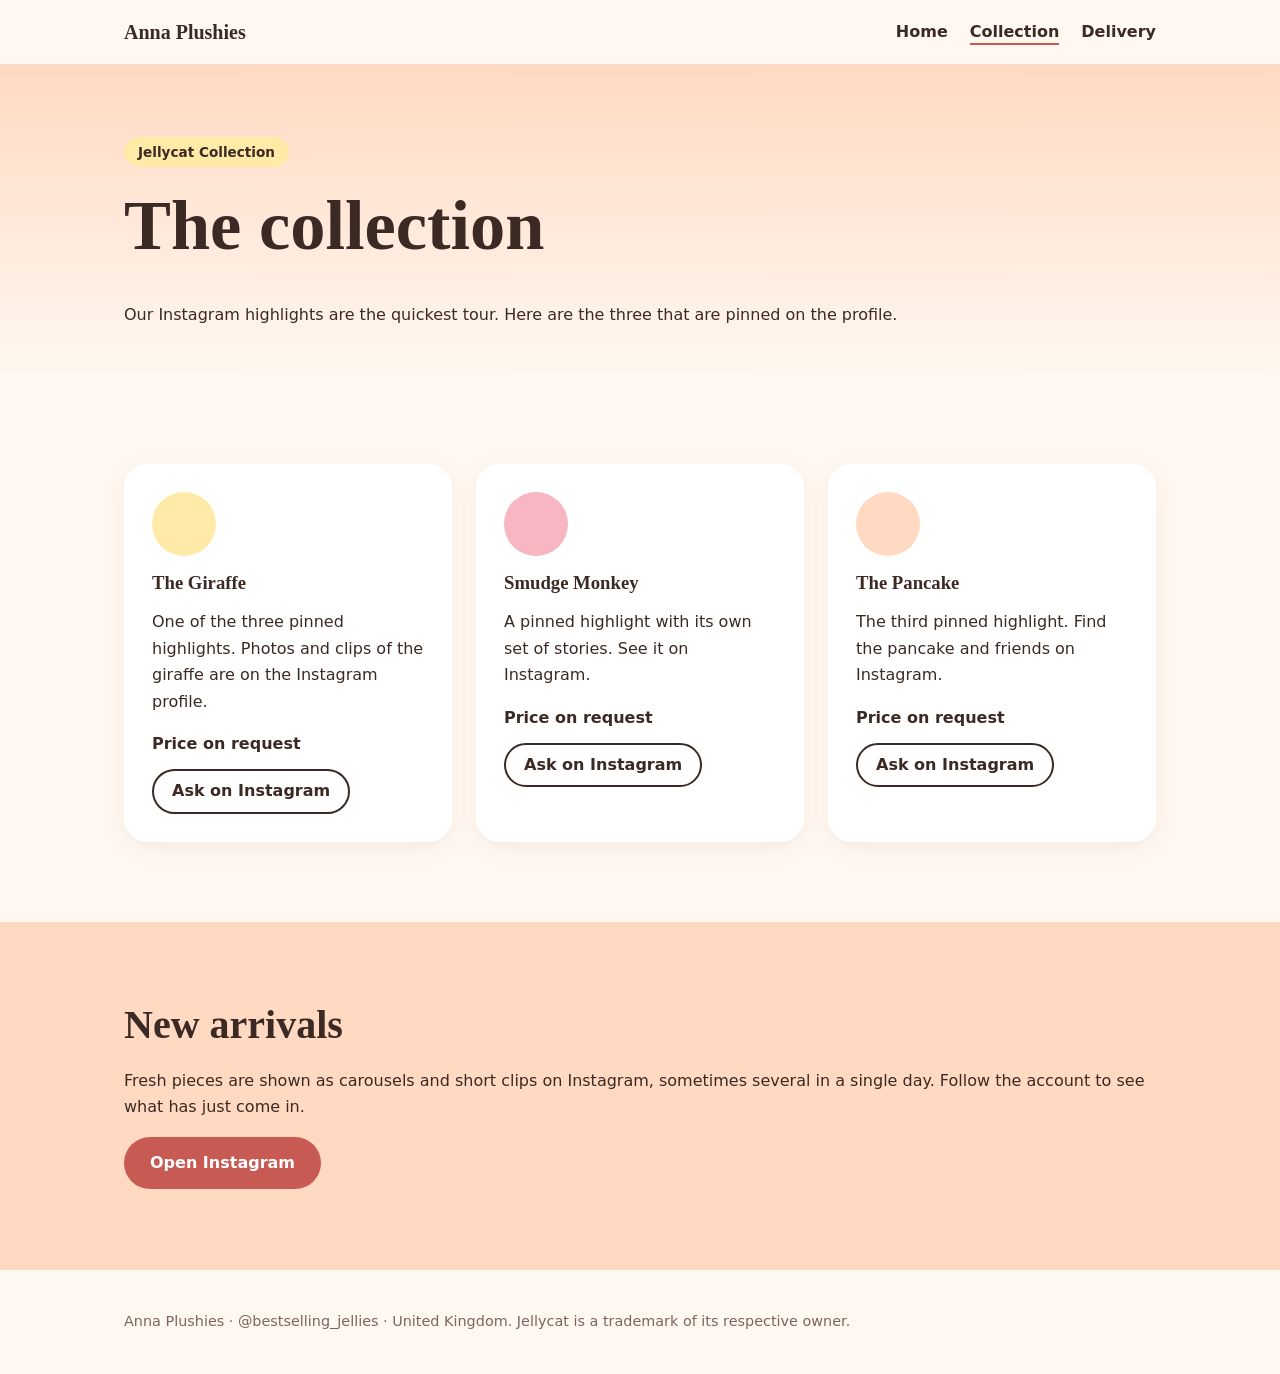
==== collection.html @ c9fe9fb4 "Preview bestselling-jellies" ====
<!doctype html>
<html lang="en">
<head>
<meta charset="utf-8">
<meta name="viewport" content="width=device-width,initial-scale=1">
<title>Collection | Anna Plushies</title>
<meta name="description" content="The Jellycat collection of Anna Plushies: The Giraffe, Smudge Monkey, The Pancake and new arrivals.">
<link rel="stylesheet" href="style.css">
</head>
<body>
<header class="nav"><div class="wrap">
  <a class="logo" href="index.html">Anna Plushies</a>
  <nav><a href="index.html">Home</a><a class="on" href="collection.html">Collection</a><a href="delivery.html">Delivery</a></nav>
</div></header>

<div class="pagehead"><div class="wrap">
  <span class="eyebrow">Jellycat Collection</span>
  <h1>The collection</h1>
  <p>Our Instagram highlights are the quickest tour. Here are the three that are pinned on the profile.</p>
</div></div>

<section><div class="wrap">
  <div class="grid">
    <div class="card reveal" id="giraffe" data-product="giraffe"><div class="dot tint-d"></div><h3>The Giraffe</h3><p>One of the three pinned highlights. Photos and clips of the giraffe are on the Instagram profile.</p><p class="price" data-price></p><div class="actions" data-action></div></div>
    <div class="card reveal" id="monkey" data-product="smudge-monkey"><div class="dot tint-b"></div><h3>Smudge Monkey</h3><p>A pinned highlight with its own set of stories. See it on Instagram.</p><p class="price" data-price></p><div class="actions" data-action></div></div>
    <div class="card reveal" id="pancake" data-product="pancake"><div class="dot tint-a"></div><h3>The Pancake</h3><p>The third pinned highlight. Find the pancake and friends on Instagram.</p><p class="price" data-price></p><div class="actions" data-action></div></div>
  </div>
</div></section>

<section class="band"><div class="wrap reveal">
  <h2>New arrivals</h2>
  <p>Fresh pieces are shown as carousels and short clips on Instagram, sometimes several in a single day. Follow the account to see what has just come in.</p>
  <a class="btn" href="https://www.instagram.com/bestselling_jellies/">Open Instagram</a>
</div></section>

<footer><div class="wrap">Anna Plushies &middot; @bestselling_jellies &middot; United Kingdom. Jellycat is a trademark of its respective owner.</div></footer>
<div id="basket-bar" class="basket" hidden>
  <span data-count></span><strong data-sum></strong>
  <button type="button" class="btn small" data-checkout>Checkout</button>
  <button type="button" class="link" data-clear>Clear</button>
</div>
<script src="config.js"></script>
<script src="shop.js"></script>
<script src="script.js"></script>
</body>
</html>
---- style.css ----
:root{--bg:#fff8f1;--ink:#3b2a24;--muted:#7d655b;--peach:#ffd9c2;--rose:#f7b6c2;--sage:#cfe3c8;--butter:#ffeaa7;--accent:#c85a54;--r:24px}
*{box-sizing:border-box}
html{scroll-behavior:smooth}
body{margin:0;font-family:"Nunito","Segoe UI",system-ui,sans-serif;background:var(--bg);color:var(--ink);line-height:1.65}
h1,h2,h3{font-family:"Fraunces",Georgia,serif;line-height:1.15;margin:0 0 .5em}
h1{font-size:clamp(2.4rem,6vw,4.4rem)}
h2{font-size:clamp(1.7rem,3.5vw,2.5rem)}
a{color:var(--accent)}
.wrap{max-width:1080px;margin:0 auto;padding:0 24px}
header.nav{position:sticky;top:0;z-index:10;background:rgba(255,248,241,.88);backdrop-filter:blur(8px);border-bottom:1px solid #f1dccd}
header.nav .wrap{display:flex;align-items:center;justify-content:space-between;height:64px}
.logo{font-family:"Fraunces",Georgia,serif;font-weight:700;font-size:1.25rem;color:var(--ink);text-decoration:none}
nav a{margin-left:22px;color:var(--ink);text-decoration:none;font-weight:600;position:relative}
nav a::after{content:"";position:absolute;left:0;bottom:-4px;height:2px;width:0;background:var(--accent);transition:width .25s}
nav a:hover::after,nav a.on::after{width:100%}
.hero{position:relative;overflow:hidden;padding:96px 0 110px;background:radial-gradient(circle at 80% 20%,var(--peach),transparent 55%),radial-gradient(circle at 10% 90%,var(--sage),transparent 50%)}
.hero p{max-width:560px;font-size:1.15rem;color:var(--muted)}
.eyebrow{display:inline-block;background:var(--butter);padding:4px 14px;border-radius:99px;font-weight:700;font-size:.85rem;margin-bottom:18px}
.btn{display:inline-block;background:var(--accent);color:#fff;padding:13px 26px;border-radius:99px;text-decoration:none;font-weight:700;transition:transform .2s,box-shadow .2s}
.btn:hover{transform:translateY(-3px);box-shadow:0 10px 22px rgba(200,90,84,.3)}
.btn.ghost{background:transparent;color:var(--ink);border:2px solid var(--ink);margin-left:10px}
.blob{position:absolute;border-radius:50%;opacity:.7;animation:float 9s ease-in-out infinite}
.b1{width:180px;height:180px;background:var(--rose);right:8%;top:60px}
.b2{width:110px;height:110px;background:var(--butter);right:22%;bottom:40px;animation-delay:-3s}
.b3{width:70px;height:70px;background:var(--sage);right:4%;bottom:120px;animation-delay:-6s}
@keyframes float{0%,100%{transform:translateY(0) rotate(0)}50%{transform:translateY(-22px) rotate(8deg)}}
section{padding:80px 0}
.grid{display:grid;grid-template-columns:repeat(auto-fit,minmax(240px,1fr));gap:24px}
.card{background:#fff;border-radius:var(--r);padding:28px;box-shadow:0 6px 24px rgba(120,80,60,.08);transition:transform .25s,box-shadow .25s}
.card:hover{transform:translateY(-6px);box-shadow:0 14px 34px rgba(120,80,60,.14)}
.dot{width:64px;height:64px;border-radius:50%;margin-bottom:16px}
.tint-a{background:var(--peach)}.tint-b{background:var(--rose)}.tint-c{background:var(--sage)}.tint-d{background:var(--butter)}
.band{background:var(--peach)}
.steps{counter-reset:s;list-style:none;padding:0;display:grid;gap:18px}
.steps li{counter-increment:s;background:#fff;border-radius:var(--r);padding:20px 24px 20px 74px;position:relative}
.steps li::before{content:counter(s);position:absolute;left:20px;top:50%;transform:translateY(-50%);width:38px;height:38px;border-radius:50%;background:var(--accent);color:#fff;display:grid;place-items:center;font-weight:800}
.pagehead{padding:72px 0 40px;background:linear-gradient(var(--peach),var(--bg))}
footer{padding:40px 0;color:var(--muted);font-size:.9rem;border-top:1px solid #f1dccd}
.reveal{opacity:0;transform:translateY(28px);transition:opacity .7s,transform .7s}
.reveal.in{opacity:1;transform:none}
.reveal:nth-child(2){transition-delay:.1s}.reveal:nth-child(3){transition-delay:.2s}.reveal:nth-child(4){transition-delay:.3s}
@media (prefers-reduced-motion:reduce){.blob{animation:none}.reveal{opacity:1;transform:none;transition:none}}
@media (max-width:640px){nav a{margin-left:12px;font-size:.9rem}.hero{padding:64px 0 80px}}
.btn.small{padding:9px 20px;border:0;cursor:pointer;font:inherit;font-weight:700}
.btn.small.ghost{border:2px solid var(--ink);padding:7px 18px;margin-left:0}
.price{font-weight:800;margin:.4em 0}
.actions{margin-top:12px}
.basket{position:fixed;left:50%;bottom:18px;transform:translateX(-50%);background:#fff;border-radius:99px;box-shadow:0 10px 34px rgba(60,30,20,.25);padding:10px 14px 10px 22px;display:flex;gap:14px;align-items:center;z-index:20}
.basket[hidden]{display:none}
.link{background:none;border:0;color:var(--muted);cursor:pointer;text-decoration:underline;font:inherit}
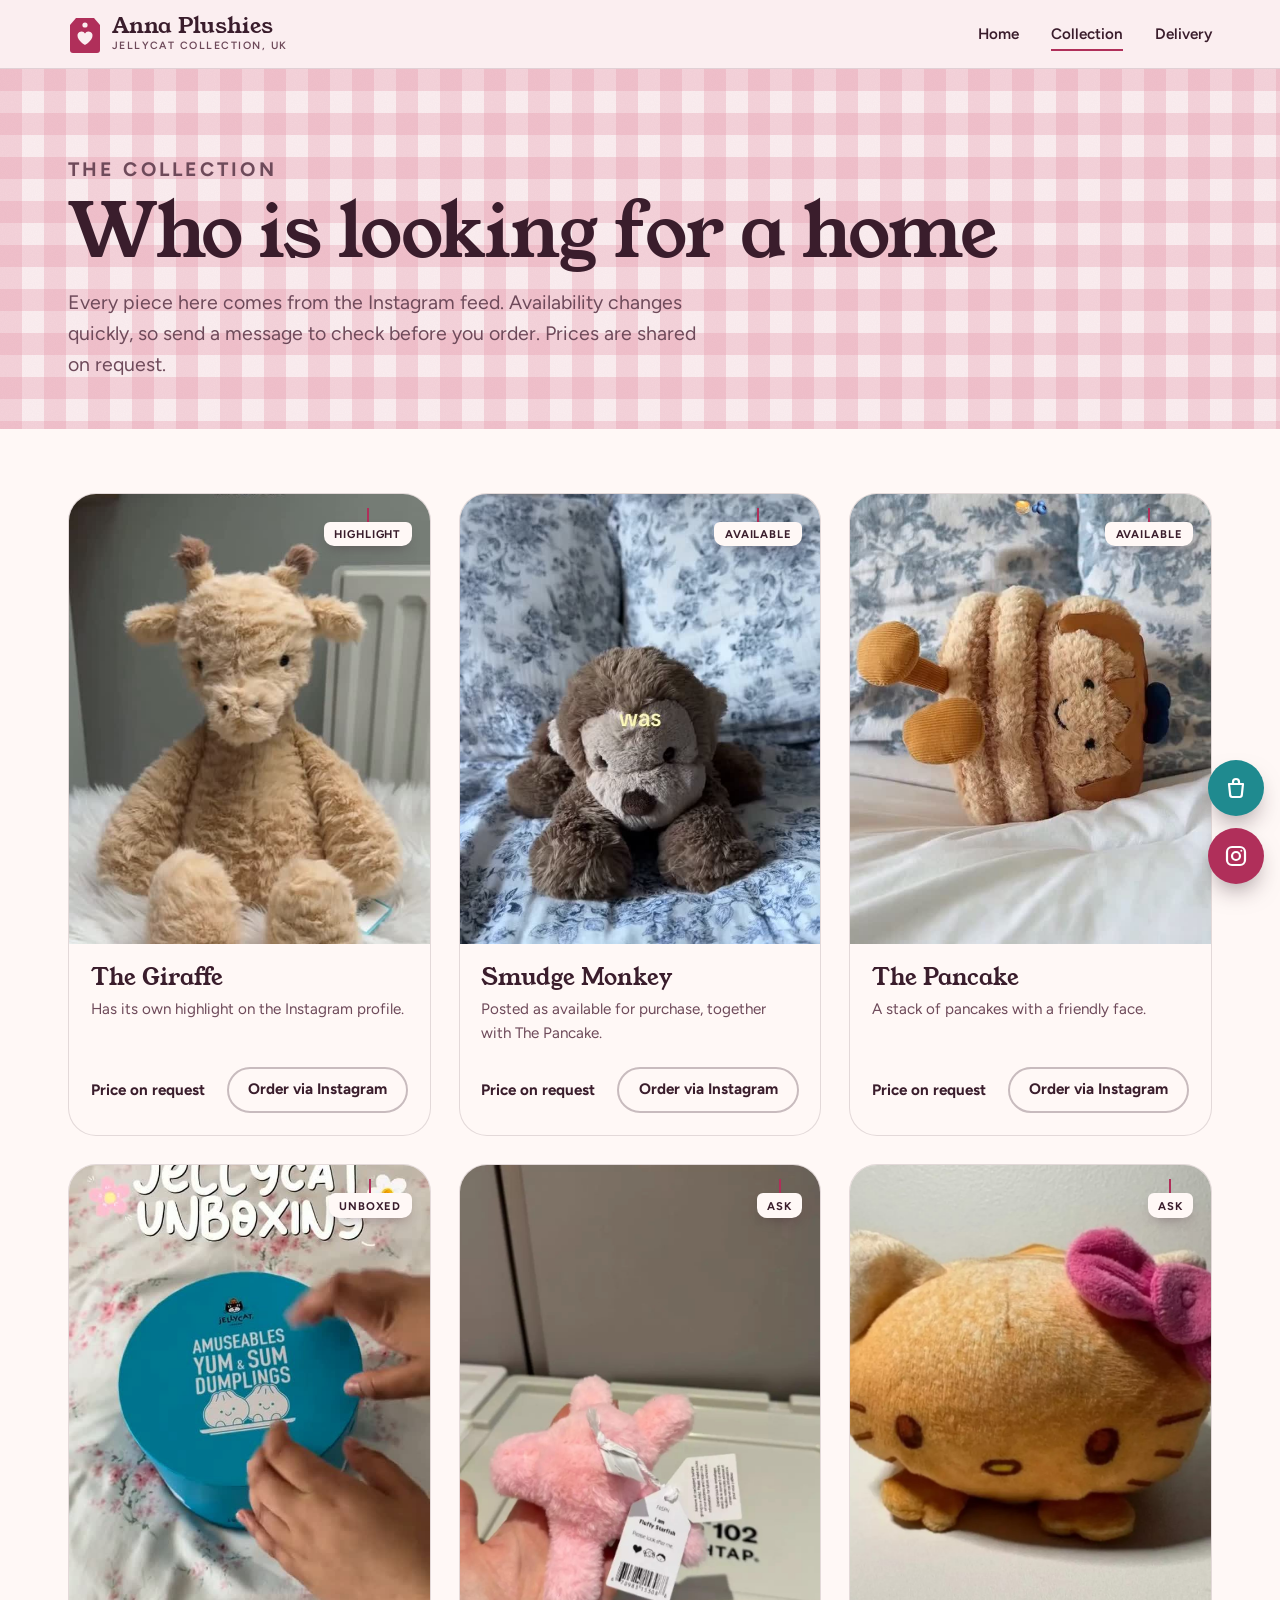
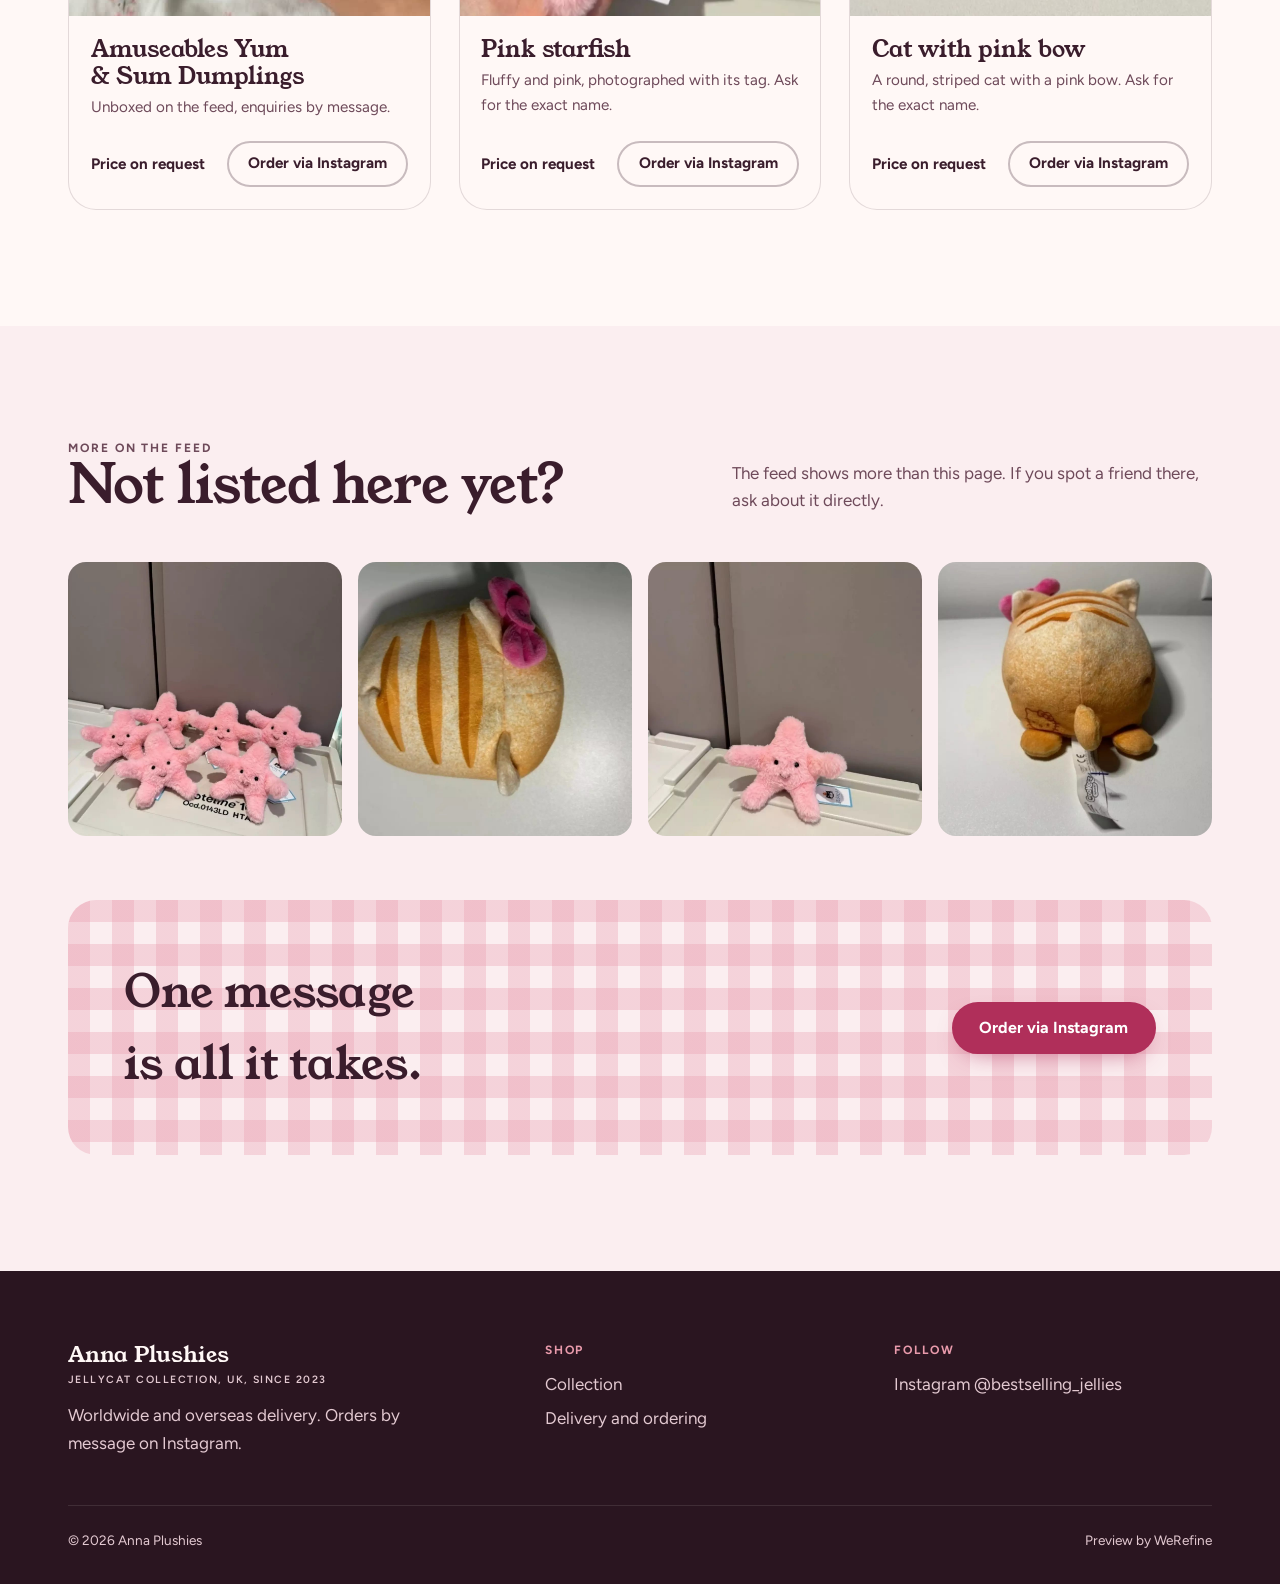
==== commit be954172: "Rebuild v2: real Instagram photos, own branding, three pages plus thanks Co-Authored-By: Claude Opus" ====
--- a/collection.html
+++ b/collection.html
@@ -2,43 +2,155 @@
 <html lang="en">
 <head>
 <meta charset="utf-8">
-<meta name="viewport" content="width=device-width,initial-scale=1">
+<meta name="viewport" content="width=device-width, initial-scale=1">
 <title>Collection | Anna Plushies</title>
-<meta name="description" content="The Jellycat collection of Anna Plushies: The Giraffe, Smudge Monkey, The Pancake and new arrivals.">
+<meta name="description" content="Jellycat plushies from the Anna Plushies collection in the UK. Prices on request, order by message on Instagram, worldwide delivery.">
+<meta property="og:title" content="Anna Plushies | Jellycat collection from the UK">
+<meta property="og:description" content="Jellycat friends from the UK, delivered worldwide and overseas.">
+<meta property="og:image" content="img/whimsical-collection-shelf.jpg">
+<link rel="preconnect" href="https://fonts.googleapis.com">
+<link rel="preconnect" href="https://fonts.gstatic.com" crossorigin>
+<link href="https://fonts.googleapis.com/css2?family=Figtree:wght@400;500;600;700&family=Young+Serif&display=swap" rel="stylesheet">
 <link rel="stylesheet" href="style.css">
 </head>
 <body>
-<header class="nav"><div class="wrap">
-  <a class="logo" href="index.html">Anna Plushies</a>
-  <nav><a href="index.html">Home</a><a class="on" href="collection.html">Collection</a><a href="delivery.html">Delivery</a></nav>
-</div></header>
 
-<div class="pagehead"><div class="wrap">
-  <span class="eyebrow">Jellycat Collection</span>
-  <h1>The collection</h1>
-  <p>Our Instagram highlights are the quickest tour. Here are the three that are pinned on the profile.</p>
-</div></div>
+<header class="site-header">
+  <div class="wrap">
+    <a class="brand" href="index.html" aria-label="Anna Plushies, home">
+      <svg width="34" height="40" viewBox="0 0 34 40" aria-hidden="true"><path d="M8 4h18l6 7v25a3 3 0 0 1-3 3H5a3 3 0 0 1-3-3V11z" fill="#b02f5a"/><circle cx="17" cy="11" r="2.6" fill="#fbeef0"/><path d="M17 31s-7.5-4.4-7.5-9.3A4 4 0 0 1 17 19.6a4 4 0 0 1 7.5 2.1C24.5 26.6 17 31 17 31z" fill="#fbeef0"/></svg>
+      <span class="brand-name">Anna Plushies<small>Jellycat collection, UK</small></span>
+    </a>
+    <nav class="nav" aria-label="Main">
+      <a href="index.html">Home</a>
+      <a href="collection.html" aria-current="page">Collection</a>
+      <a href="delivery.html">Delivery</a>
+    </nav>
+  </div>
+</header>
 
-<section><div class="wrap">
-  <div class="grid">
-    <div class="card reveal" id="giraffe" data-product="giraffe"><div class="dot tint-d"></div><h3>The Giraffe</h3><p>One of the three pinned highlights. Photos and clips of the giraffe are on the Instagram profile.</p><p class="price" data-price></p><div class="actions" data-action></div></div>
-    <div class="card reveal" id="monkey" data-product="smudge-monkey"><div class="dot tint-b"></div><h3>Smudge Monkey</h3><p>A pinned highlight with its own set of stories. See it on Instagram.</p><p class="price" data-price></p><div class="actions" data-action></div></div>
-    <div class="card reveal" id="pancake" data-product="pancake"><div class="dot tint-a"></div><h3>The Pancake</h3><p>The third pinned highlight. Find the pancake and friends on Instagram.</p><p class="price" data-price></p><div class="actions" data-action></div></div>
+<main>
+  <section class="page-hero gingham grain">
+    <div class="wrap hero-in">
+      <p class="eyebrow" style="--i:0">The collection</p>
+      <h1 style="--i:1">Who is looking for a home</h1>
+      <p style="--i:2">Every piece here comes from the Instagram feed. Availability changes quickly, so send a message to check before you order. Prices are shared on request.</p>
+    </div>
+  </section>
+
+  <section class="section paper" style="padding-top:clamp(2.5rem,5vw,4rem)">
+    <div class="wrap">
+      <div class="shelf">
+        <article class="card reveal" style="--i:0" data-product="giraffe">
+          <div class="hangtag"><span>Highlight</span></div>
+          <div class="ph"><img src="img/giraffe-front.jpg" alt="Jellycat giraffe sitting on a soft white rug" width="640" height="1136" loading="lazy"></div>
+          <div class="body">
+            <h3>The Giraffe</h3>
+            <p class="note">Has its own highlight on the Instagram profile.</p>
+            <div class="row"><span data-price></span><span data-action></span></div>
+          </div>
+        </article>
+        <article class="card reveal" style="--i:1" data-product="smudge-monkey">
+          <div class="hangtag"><span>Available</span></div>
+          <div class="ph"><img src="img/smudge-monkey.jpg" alt="Smudge Monkey plush on blue floral bedding" width="640" height="1136" loading="lazy"></div>
+          <div class="body">
+            <h3>Smudge Monkey</h3>
+            <p class="note">Posted as available for purchase, together with The Pancake.</p>
+            <div class="row"><span data-price></span><span data-action></span></div>
+          </div>
+        </article>
+        <article class="card reveal" style="--i:2" data-product="pancake">
+          <div class="hangtag"><span>Available</span></div>
+          <div class="ph"><img src="img/pancake.jpg" alt="Pancake plush on blue floral bedding" width="640" height="1136" loading="lazy"></div>
+          <div class="body">
+            <h3>The Pancake</h3>
+            <p class="note">A stack of pancakes with a friendly face.</p>
+            <div class="row"><span data-price></span><span data-action></span></div>
+          </div>
+        </article>
+        <article class="card reveal" style="--i:0" data-product="yum-sum-dumplings">
+          <div class="hangtag"><span>Unboxed</span></div>
+          <div class="ph"><img src="img/yum-sum-dumplings-unboxing.jpg" alt="Hands opening the Amuseables Yum and Sum Dumplings box" width="640" height="1136" loading="lazy"></div>
+          <div class="body">
+            <h3>Amuseables Yum &amp; Sum Dumplings</h3>
+            <p class="note">Unboxed on the feed, enquiries by message.</p>
+            <div class="row"><span data-price></span><span data-action></span></div>
+          </div>
+        </article>
+        <article class="card reveal" style="--i:1" data-product="pink-starfish">
+          <div class="hangtag"><span>Ask</span></div>
+          <div class="ph"><img src="img/pink-starfish-tag.jpg" alt="Pink starfish plush held in a hand, with its tag" width="1080" height="1080" loading="lazy"></div>
+          <div class="body">
+            <h3>Pink starfish</h3>
+            <p class="note">Fluffy and pink, photographed with its tag. Ask for the exact name.</p>
+            <div class="row"><span data-price></span><span data-action></span></div>
+          </div>
+        </article>
+        <article class="card reveal" style="--i:2" data-product="cat-bow">
+          <div class="hangtag"><span>Ask</span></div>
+          <div class="ph"><img src="img/cat-bow-front.jpg" alt="Round orange cat plush with a pink bow" width="1080" height="1080" loading="lazy"></div>
+          <div class="body">
+            <h3>Cat with pink bow</h3>
+            <p class="note">A round, striped cat with a pink bow. Ask for the exact name.</p>
+            <div class="row"><span data-price></span><span data-action></span></div>
+          </div>
+        </article>
+      </div>
+      <div id="basket-bar" hidden>
+        <span data-count></span><span data-sum></span>
+        <button type="button" class="btn small" data-checkout>Checkout</button>
+        <button type="button" data-clear>Clear</button>
+      </div>
+    </div>
+  </section>
+
+  <section class="section">
+    <div class="wrap">
+      <div class="section-head reveal">
+        <div>
+          <p class="eyebrow">More on the feed</p>
+          <h2>Not listed here yet?</h2>
+        </div>
+        <p>The feed shows more than this page. If you spot a friend there, ask about it directly.</p>
+      </div>
+      <div class="feed">
+        <a class="reveal sq" style="--i:0" href="https://www.instagram.com/bestselling_jellies/" target="_blank" rel="noopener"><img src="img/pink-starfish-group.jpg" alt="Six pink starfish plushies lined up" width="1080" height="1080" loading="lazy"></a>
+        <a class="reveal sq" style="--i:1" href="https://www.instagram.com/bestselling_jellies/" target="_blank" rel="noopener"><img src="img/cat-bow-back.jpg" alt="Back of the striped cat plush" width="1080" height="1080" loading="lazy"></a>
+        <a class="reveal sq" style="--i:2" href="https://www.instagram.com/bestselling_jellies/" target="_blank" rel="noopener"><img src="img/pink-starfish.jpg" alt="Pink starfish plush on a white lid" width="1080" height="1080" loading="lazy"></a>
+        <a class="reveal sq" style="--i:3" href="https://www.instagram.com/bestselling_jellies/" target="_blank" rel="noopener"><img src="img/cat-bow-side.jpg" alt="Side view of the cat plush with its tag" width="1080" height="1080" loading="lazy"></a>
+      </div>
+      <div class="cta-band gingham reveal" style="margin-top:clamp(2.5rem,5vw,4rem)">
+        <h2>One message is all it takes.</h2>
+        <a class="btn" href="https://www.instagram.com/bestselling_jellies/" target="_blank" rel="noopener">Order via Instagram</a>
+      </div>
+    </div>
+  </section>
+
+</main>
+
+<footer class="site-footer">
+  <div class="wrap">
+    <div>
+      <span class="brand-name">Anna Plushies<small>Jellycat collection, UK, since 2023</small></span>
+      <p style="margin-top:1rem;max-width:22rem">Worldwide and overseas delivery. Orders by message on Instagram.</p>
+    </div>
+    <div>
+      <h4>Shop</h4>
+      <ul><li><a href="collection.html">Collection</a></li><li><a href="delivery.html">Delivery and ordering</a></li></ul>
+    </div>
+    <div>
+      <h4>Follow</h4>
+      <ul><li><a href="https://www.instagram.com/bestselling_jellies/" target="_blank" rel="noopener">Instagram @bestselling_jellies</a></li></ul>
+    </div>
+    <div class="fine"><span>&copy; <span id="year">2026</span> Anna Plushies</span><span>Preview by WeRefine</span></div>
   </div>
-</div></section>
+</footer>
 
-<section class="band"><div class="wrap reveal">
-  <h2>New arrivals</h2>
-  <p>Fresh pieces are shown as carousels and short clips on Instagram, sometimes several in a single day. Follow the account to see what has just come in.</p>
-  <a class="btn" href="https://www.instagram.com/bestselling_jellies/">Open Instagram</a>
-</div></section>
+<div class="fab">
+  <a class="shop" href="collection.html" aria-label="Open the collection"><svg width="24" height="24" viewBox="0 0 24 24" fill="none" stroke="currentColor" stroke-width="2.2" stroke-linecap="round" stroke-linejoin="round" aria-hidden="true"><path d="M5 8h14l-1.2 11.2a2 2 0 0 1-2 1.8H8.2a2 2 0 0 1-2-1.8z"/><path d="M9 8V6a3 3 0 0 1 6 0v2"/></svg></a>
+  <a class="ig" href="https://www.instagram.com/bestselling_jellies/" target="_blank" rel="noopener" aria-label="Message on Instagram"><svg width="24" height="24" viewBox="0 0 24 24" fill="none" stroke="currentColor" stroke-width="2.2" aria-hidden="true"><rect x="3" y="3" width="18" height="18" rx="5"/><circle cx="12" cy="12" r="4"/><circle cx="17.3" cy="6.7" r="1" fill="currentColor" stroke="none"/></svg></a>
+</div>
 
-<footer><div class="wrap">Anna Plushies &middot; @bestselling_jellies &middot; United Kingdom. Jellycat is a trademark of its respective owner.</div></footer>
-<div id="basket-bar" class="basket" hidden>
-  <span data-count></span><strong data-sum></strong>
-  <button type="button" class="btn small" data-checkout>Checkout</button>
-  <button type="button" class="link" data-clear>Clear</button>
-</div>
 <script src="config.js"></script>
 <script src="shop.js"></script>
 <script src="script.js"></script>
--- a/style.css
+++ b/style.css
@@ -1,50 +1,322 @@
-:root{--bg:#fff8f1;--ink:#3b2a24;--muted:#7d655b;--peach:#ffd9c2;--rose:#f7b6c2;--sage:#cfe3c8;--butter:#ffeaa7;--accent:#c85a54;--r:24px}
-*{box-sizing:border-box}
-html{scroll-behavior:smooth}
-body{margin:0;font-family:"Nunito","Segoe UI",system-ui,sans-serif;background:var(--bg);color:var(--ink);line-height:1.65}
-h1,h2,h3{font-family:"Fraunces",Georgia,serif;line-height:1.15;margin:0 0 .5em}
-h1{font-size:clamp(2.4rem,6vw,4.4rem)}
-h2{font-size:clamp(1.7rem,3.5vw,2.5rem)}
-a{color:var(--accent)}
-.wrap{max-width:1080px;margin:0 auto;padding:0 24px}
-header.nav{position:sticky;top:0;z-index:10;background:rgba(255,248,241,.88);backdrop-filter:blur(8px);border-bottom:1px solid #f1dccd}
-header.nav .wrap{display:flex;align-items:center;justify-content:space-between;height:64px}
-.logo{font-family:"Fraunces",Georgia,serif;font-weight:700;font-size:1.25rem;color:var(--ink);text-decoration:none}
-nav a{margin-left:22px;color:var(--ink);text-decoration:none;font-weight:600;position:relative}
-nav a::after{content:"";position:absolute;left:0;bottom:-4px;height:2px;width:0;background:var(--accent);transition:width .25s}
-nav a:hover::after,nav a.on::after{width:100%}
-.hero{position:relative;overflow:hidden;padding:96px 0 110px;background:radial-gradient(circle at 80% 20%,var(--peach),transparent 55%),radial-gradient(circle at 10% 90%,var(--sage),transparent 50%)}
-.hero p{max-width:560px;font-size:1.15rem;color:var(--muted)}
-.eyebrow{display:inline-block;background:var(--butter);padding:4px 14px;border-radius:99px;font-weight:700;font-size:.85rem;margin-bottom:18px}
-.btn{display:inline-block;background:var(--accent);color:#fff;padding:13px 26px;border-radius:99px;text-decoration:none;font-weight:700;transition:transform .2s,box-shadow .2s}
-.btn:hover{transform:translateY(-3px);box-shadow:0 10px 22px rgba(200,90,84,.3)}
-.btn.ghost{background:transparent;color:var(--ink);border:2px solid var(--ink);margin-left:10px}
-.blob{position:absolute;border-radius:50%;opacity:.7;animation:float 9s ease-in-out infinite}
-.b1{width:180px;height:180px;background:var(--rose);right:8%;top:60px}
-.b2{width:110px;height:110px;background:var(--butter);right:22%;bottom:40px;animation-delay:-3s}
-.b3{width:70px;height:70px;background:var(--sage);right:4%;bottom:120px;animation-delay:-6s}
-@keyframes float{0%,100%{transform:translateY(0) rotate(0)}50%{transform:translateY(-22px) rotate(8deg)}}
-section{padding:80px 0}
-.grid{display:grid;grid-template-columns:repeat(auto-fit,minmax(240px,1fr));gap:24px}
-.card{background:#fff;border-radius:var(--r);padding:28px;box-shadow:0 6px 24px rgba(120,80,60,.08);transition:transform .25s,box-shadow .25s}
-.card:hover{transform:translateY(-6px);box-shadow:0 14px 34px rgba(120,80,60,.14)}
-.dot{width:64px;height:64px;border-radius:50%;margin-bottom:16px}
-.tint-a{background:var(--peach)}.tint-b{background:var(--rose)}.tint-c{background:var(--sage)}.tint-d{background:var(--butter)}
-.band{background:var(--peach)}
-.steps{counter-reset:s;list-style:none;padding:0;display:grid;gap:18px}
-.steps li{counter-increment:s;background:#fff;border-radius:var(--r);padding:20px 24px 20px 74px;position:relative}
-.steps li::before{content:counter(s);position:absolute;left:20px;top:50%;transform:translateY(-50%);width:38px;height:38px;border-radius:50%;background:var(--accent);color:#fff;display:grid;place-items:center;font-weight:800}
-.pagehead{padding:72px 0 40px;background:linear-gradient(var(--peach),var(--bg))}
-footer{padding:40px 0;color:var(--muted);font-size:.9rem;border-top:1px solid #f1dccd}
-.reveal{opacity:0;transform:translateY(28px);transition:opacity .7s,transform .7s}
-.reveal.in{opacity:1;transform:none}
-.reveal:nth-child(2){transition-delay:.1s}.reveal:nth-child(3){transition-delay:.2s}.reveal:nth-child(4){transition-delay:.3s}
-@media (prefers-reduced-motion:reduce){.blob{animation:none}.reveal{opacity:1;transform:none;transition:none}}
-@media (max-width:640px){nav a{margin-left:12px;font-size:.9rem}.hero{padding:64px 0 80px}}
-.btn.small{padding:9px 20px;border:0;cursor:pointer;font:inherit;font-weight:700}
-.btn.small.ghost{border:2px solid var(--ink);padding:7px 18px;margin-left:0}
-.price{font-weight:800;margin:.4em 0}
-.actions{margin-top:12px}
-.basket{position:fixed;left:50%;bottom:18px;transform:translateX(-50%);background:#fff;border-radius:99px;box-shadow:0 10px 34px rgba(60,30,20,.25);padding:10px 14px 10px 22px;display:flex;gap:14px;align-items:center;z-index:20}
-.basket[hidden]{display:none}
-.link{background:none;border:0;color:var(--muted);cursor:pointer;text-decoration:underline;font:inherit}
+/* Anna Plushies, design tokens. Palette taken from the shop's own photos:
+   pink gingham bedding, blush pillows, plum shadows, the teal of the gift bags. */
+:root {
+  --plum: #3a1d2c;
+  --plum-2: #4b2739;
+  --plum-ink: #2a1520;
+  --blush: #fbeef0;
+  --blush-2: #f5dbe0;
+  --rose: #e89aab;
+  --berry: #b02f5a;
+  --berry-press: #962449;
+  --teal: #1f8a8f;
+  --ink: #2a1520;
+  --ink-muted: #6e4a5a;
+  --paper: #fff8f6;
+  --paper-muted: #e3c9d1;
+  --line: rgba(58, 29, 44, .14);
+
+  --display: "Young Serif", Georgia, serif;
+  --body: "Figtree", system-ui, sans-serif;
+
+  --r-sm: 10px;
+  --r-md: 18px;
+  --r-lg: 28px;
+  --pill: 999px;
+
+  --gutter: clamp(1.15rem, 5vw, 3rem);
+  --section: clamp(4rem, 9vw, 7.5rem);
+  --maxw: 1240px;
+  --ease: cubic-bezier(.16, 1, .3, 1);
+  --spring: cubic-bezier(.34, 1.56, .64, 1);
+}
+
+*, *::before, *::after { box-sizing: border-box; }
+html { -webkit-text-size-adjust: 100%; scroll-behavior: smooth; }
+body {
+  margin: 0;
+  font-family: var(--body);
+  font-size: 1.0625rem;
+  line-height: 1.6;
+  color: var(--ink);
+  background: var(--blush);
+  overflow-x: hidden;
+}
+img { display: block; max-width: 100%; height: auto; }
+a { color: inherit; }
+h1, h2, h3 { font-family: var(--display); font-weight: 400; margin: 0; text-wrap: balance; }
+p { margin: 0; text-wrap: pretty; }
+:focus-visible { outline: 3px solid var(--berry); outline-offset: 3px; border-radius: 6px; }
+
+.wrap { max-width: var(--maxw); margin: 0 auto; padding: 0 var(--gutter); }
+
+/* Gingham, drawn in CSS: the bedding the plushies are photographed on */
+.gingham {
+  background-color: var(--blush);
+  background-image:
+    linear-gradient(90deg, rgba(232, 154, 171, .32) 50%, transparent 50%),
+    linear-gradient(rgba(232, 154, 171, .32) 50%, transparent 50%);
+  background-size: 44px 44px;
+}
+.grain { position: relative; isolation: isolate; }
+.grain::after {
+  content: ""; position: absolute; inset: 0; z-index: -1; pointer-events: none; opacity: .5;
+  background-image: url("data:image/svg+xml,%3Csvg xmlns='http://www.w3.org/2000/svg' width='160' height='160'%3E%3Cfilter id='n'%3E%3CfeTurbulence type='fractalNoise' baseFrequency='.9' numOctaves='2' stitchTiles='stitch'/%3E%3CfeColorMatrix values='0 0 0 0 0.23 0 0 0 0 0.11 0 0 0 0 0.17 0 0 0 .09 0'/%3E%3C/filter%3E%3Crect width='100%25' height='100%25' filter='url(%23n)'/%3E%3C/svg%3E");
+}
+
+.eyebrow {
+  font: 700 .75rem/1.3 var(--body);
+  letter-spacing: .16em;
+  text-transform: uppercase;
+  color: var(--berry);
+}
+.on-dark .eyebrow { color: var(--rose); }
+
+/* Header */
+.site-header {
+  position: sticky; top: 0; z-index: 40;
+  background: rgba(251, 238, 240, .86);
+  backdrop-filter: saturate(1.4) blur(12px);
+  -webkit-backdrop-filter: saturate(1.4) blur(12px);
+  border-bottom: 1px solid var(--line);
+}
+.site-header .wrap { display: flex; align-items: center; justify-content: space-between; gap: 1rem; min-height: 68px; }
+.brand { display: inline-flex; align-items: center; gap: .6rem; text-decoration: none; }
+.brand svg { flex: none; }
+.brand-name { font-family: var(--display); font-size: 1.35rem; line-height: 1; color: var(--plum); }
+.brand-name small { display: block; font: 600 .66rem/1.2 var(--body); letter-spacing: .14em; text-transform: uppercase; color: var(--ink-muted); margin-top: 4px; }
+.nav { display: flex; gap: clamp(.9rem, 2.5vw, 2rem); }
+.nav a {
+  position: relative; text-decoration: none; font-weight: 600; font-size: .95rem; color: var(--plum);
+  padding: .5rem 0;
+}
+.nav a::after {
+  content: ""; position: absolute; left: 0; right: 0; bottom: .2rem; height: 2px; background: var(--berry);
+  transform: scaleX(0); transform-origin: left; transition: transform 220ms var(--ease);
+}
+.nav a:hover::after, .nav a[aria-current="page"]::after { transform: scaleX(1); }
+
+/* Buttons */
+.btn {
+  display: inline-flex; align-items: center; justify-content: center; gap: .55rem;
+  min-height: 52px; padding: 0 1.6rem; border-radius: var(--pill);
+  background: var(--berry); color: #fff; border: 2px solid var(--berry);
+  font: 700 1rem/1 var(--body); text-decoration: none; cursor: pointer;
+  box-shadow: 0 10px 24px -12px rgba(176, 47, 90, .7);
+  transition: transform 180ms var(--ease), background-color 180ms var(--ease), box-shadow 180ms var(--ease);
+}
+.btn:hover { transform: translateY(-2px); background: var(--berry-press); border-color: var(--berry-press); box-shadow: 0 14px 28px -12px rgba(176, 47, 90, .8); }
+.btn:active { transform: scale(.97); }
+.btn.ghost { background: transparent; color: var(--plum); border-color: rgba(58, 29, 44, .28); box-shadow: none; }
+.btn.ghost:hover { background: var(--plum); color: var(--paper); border-color: var(--plum); }
+.btn.small { min-height: 46px; padding: 0 1.2rem; font-size: .95rem; }
+.btn svg { flex: none; }
+.link-arrow { font-weight: 700; color: var(--berry); text-decoration: none; display: inline-flex; gap: .4rem; align-items: center; }
+.link-arrow svg { transition: transform 180ms var(--ease); }
+.link-arrow:hover svg { transform: translateX(4px); }
+
+/* Hero */
+.hero { padding: clamp(2.5rem, 6vw, 5rem) 0 clamp(3.5rem, 8vw, 6.5rem); overflow: hidden; }
+.hero .wrap { display: grid; grid-template-columns: 1.05fr 1fr; gap: clamp(2rem, 5vw, 4.5rem); align-items: center; }
+.hero h1 { font-size: clamp(2.6rem, 6.6vw, 5.1rem); line-height: 1.02; letter-spacing: -.02em; color: var(--plum); margin: 1rem 0 1.25rem; }
+.hero h1 em { font-style: normal; color: var(--berry); }
+.hero .lede { font-size: clamp(1.05rem, 2vw, 1.25rem); line-height: 1.5; color: var(--ink-muted); max-width: 34rem; }
+.hero-actions { display: flex; flex-wrap: wrap; align-items: center; gap: 1rem 1.5rem; margin-top: 2rem; }
+.facts { display: flex; flex-wrap: wrap; gap: .5rem; margin-top: 2rem; padding: 0; list-style: none; }
+.facts li {
+  display: inline-flex; align-items: center; gap: .45rem; padding: .45rem .9rem; border-radius: var(--pill);
+  background: var(--paper); border: 1px solid var(--line); font-size: .88rem; font-weight: 600; color: var(--plum);
+}
+.facts li svg { color: var(--teal); }
+
+/* Hero collage: three real photos that settle onto the bed like plushies dropped on it */
+.collage { position: relative; aspect-ratio: 1 / 1.08; }
+.collage figure {
+  position: absolute; margin: 0; border-radius: var(--r-md); overflow: hidden; background: var(--paper);
+  border: 6px solid var(--paper);
+  box-shadow: 0 30px 60px -30px rgba(58, 29, 44, .55), 0 6px 14px -6px rgba(58, 29, 44, .25);
+}
+.collage img { width: 100%; height: 100%; object-fit: cover; }
+.collage .c1 { width: 56%; height: 74%; left: 0; top: 6%; --r: -5deg; }
+.collage .c2 { width: 48%; height: 60%; right: 0; top: 0; --r: 4deg; }
+.collage .c3 { width: 50%; height: 50%; right: 8%; bottom: 0; --r: -2deg; }
+.collage figure { transform: rotate(var(--r)); }
+.collage figcaption {
+  position: absolute; left: .6rem; bottom: .6rem; padding: .3rem .7rem; border-radius: var(--pill);
+  background: rgba(255, 248, 246, .92); font-size: .78rem; font-weight: 700; color: var(--plum);
+}
+.tag-mark { position: absolute; left: 44%; top: -2%; z-index: 3; transform-origin: 50% 0; }
+
+/* Sections */
+section { position: relative; }
+.section { padding: var(--section) 0; }
+.section-head { display: flex; justify-content: space-between; align-items: end; gap: 1.5rem; flex-wrap: wrap; margin-bottom: clamp(2rem, 4vw, 3rem); }
+.section-head h2, .h2 { font-size: clamp(2rem, 4.6vw, 3.4rem); line-height: 1.06; letter-spacing: -.015em; color: var(--plum); }
+.section-head p { max-width: 30rem; color: var(--ink-muted); }
+.on-dark { background: var(--plum); color: var(--paper); }
+.on-dark h2, .on-dark .h2 { color: var(--paper); }
+.on-dark p { color: var(--paper-muted); }
+.paper { background: var(--paper); }
+
+/* Product cards with a hang tag that swings on hover */
+.shelf { display: grid; grid-template-columns: repeat(3, 1fr); gap: clamp(1rem, 2.4vw, 1.75rem); }
+.card {
+  position: relative; display: flex; flex-direction: column; background: var(--paper);
+  border-radius: var(--r-lg); overflow: hidden; border: 1px solid var(--line);
+  transition: transform 260ms var(--ease), box-shadow 260ms var(--ease);
+}
+.card:hover { transform: translateY(-4px); box-shadow: 0 26px 50px -30px rgba(58, 29, 44, .55); }
+.card .ph { position: relative; aspect-ratio: 4 / 5; overflow: hidden; background: var(--blush-2); }
+.card .ph img { width: 100%; height: 100%; object-fit: cover; transition: transform 600ms var(--ease); }
+.card:hover .ph img { transform: scale(1.04); }
+.card .body { padding: 1.25rem 1.35rem 1.4rem; display: flex; flex-direction: column; gap: .35rem; flex: 1; }
+.card h3 { font-size: 1.45rem; line-height: 1.15; color: var(--plum); }
+.card .note { font-size: .95rem; color: var(--ink-muted); }
+.card .row { display: flex; align-items: center; justify-content: space-between; gap: .75rem; margin-top: auto; padding-top: 1rem; flex-wrap: wrap; }
+.card [data-price] { font-weight: 700; color: var(--plum); font-size: .95rem; }
+.hangtag {
+  position: absolute; top: 14px; right: 18px; z-index: 2; transform-origin: 50% 0;
+  transition: transform 600ms var(--spring);
+}
+.card:hover .hangtag { transform: rotate(-12deg); }
+.hangtag span {
+  display: block; margin-top: -2px; padding: .4rem .65rem .35rem; border-radius: 6px 6px 10px 10px;
+  background: var(--paper); color: var(--plum); font: 700 .7rem/1.1 var(--body); letter-spacing: .08em; text-transform: uppercase;
+  box-shadow: 0 6px 14px -6px rgba(58, 29, 44, .45);
+}
+.hangtag::before { content: ""; display: block; width: 2px; height: 16px; margin: 0 auto; background: var(--berry); }
+
+/* Steps */
+.steps { display: grid; grid-template-columns: repeat(3, 1fr); gap: clamp(1rem, 2.4vw, 1.75rem); counter-reset: s; list-style: none; padding: 0; margin: 0; }
+.steps li {
+  counter-increment: s; position: relative; padding: 1.75rem 1.5rem 1.6rem; border-radius: var(--r-lg);
+  background: var(--plum-2); border: 1px solid rgba(255, 248, 246, .1);
+  transition: transform 220ms var(--ease), background-color 220ms var(--ease);
+}
+.steps li:hover { transform: translateY(-3px); background: #573046; }
+.steps li::before {
+  content: counter(s, decimal-leading-zero); display: block; font-family: var(--display); font-size: 2.6rem; line-height: 1;
+  color: var(--rose); margin-bottom: 1rem;
+}
+.steps h3 { font-size: 1.4rem; color: var(--paper); margin-bottom: .4rem; }
+
+/* Feed wall */
+.feed { display: grid; grid-template-columns: repeat(4, 1fr); grid-auto-rows: 1fr; gap: clamp(.6rem, 1.4vw, 1rem); }
+.feed a { position: relative; display: block; border-radius: var(--r-md); overflow: hidden; aspect-ratio: 9 / 13; background: var(--blush-2); }
+.feed a.sq { aspect-ratio: 1; }
+.feed img { width: 100%; height: 100%; object-fit: cover; transition: transform 600ms var(--ease), filter 300ms var(--ease); }
+.feed a:hover img { transform: scale(1.05); filter: saturate(1.15); }
+.feed a::after {
+  content: "View on Instagram"; position: absolute; left: .6rem; bottom: .6rem; padding: .3rem .7rem; border-radius: var(--pill);
+  background: rgba(42, 21, 32, .78); color: #fff; font-size: .75rem; font-weight: 700;
+  opacity: 0; transform: translateY(6px); transition: opacity 220ms var(--ease), transform 220ms var(--ease);
+}
+.feed a:hover::after, .feed a:focus-visible::after { opacity: 1; transform: none; }
+
+/* World band */
+.world { display: grid; grid-template-columns: 1.1fr .9fr; gap: clamp(2rem, 5vw, 4rem); align-items: center; }
+.world .big { font-family: var(--display); font-size: clamp(2.3rem, 5.4vw, 4.2rem); line-height: 1.02; color: var(--paper); }
+.world .big em { font-style: normal; color: var(--rose); }
+.world-photo { border-radius: var(--r-lg); overflow: hidden; aspect-ratio: 4 / 5; border: 6px solid var(--plum-2); }
+.world-photo img { width: 100%; height: 100%; object-fit: cover; }
+
+/* Page hero for subpages */
+.page-hero { padding: clamp(3rem, 7vw, 5.5rem) 0 clamp(2rem, 4vw, 3rem); }
+.page-hero h1 { font-size: clamp(2.5rem, 6vw, 4.6rem); line-height: 1.03; letter-spacing: -.02em; color: var(--plum); margin: .8rem 0 1rem; }
+.page-hero p { font-size: clamp(1.05rem, 2vw, 1.22rem); color: var(--ink-muted); max-width: 40rem; }
+
+/* Delivery */
+.split { display: grid; grid-template-columns: 1fr 1fr; gap: clamp(1rem, 2.4vw, 1.75rem); }
+.panel { background: var(--paper); border-radius: var(--r-lg); padding: clamp(1.5rem, 3vw, 2.25rem); border: 1px solid var(--line); }
+.panel h2 { font-size: clamp(1.6rem, 3vw, 2.1rem); color: var(--plum); margin-bottom: .75rem; }
+.panel p + p { margin-top: .75rem; }
+.panel p { color: var(--ink-muted); }
+.faq { border-top: 1px solid var(--line); }
+.faq details { border-bottom: 1px solid var(--line); }
+.faq summary {
+  list-style: none; cursor: pointer; display: flex; justify-content: space-between; align-items: center; gap: 1rem;
+  padding: 1.25rem 0; font-family: var(--display); font-size: clamp(1.2rem, 2.4vw, 1.5rem); color: var(--plum);
+}
+.faq summary::-webkit-details-marker { display: none; }
+.faq summary svg { flex: none; transition: transform 260ms var(--ease); color: var(--berry); }
+.faq details[open] summary svg { transform: rotate(45deg); }
+.faq summary:hover { color: var(--berry); }
+.faq details p { padding: 0 0 1.4rem; color: var(--ink-muted); max-width: 46rem; }
+
+/* CTA band */
+.cta-band { border-radius: var(--r-lg); padding: clamp(2rem, 5vw, 3.5rem); display: flex; justify-content: space-between; align-items: center; gap: 1.5rem; flex-wrap: wrap; }
+.cta-band h2 { font-size: clamp(1.8rem, 4vw, 2.8rem); color: var(--plum); max-width: 22ch; }
+
+/* Footer */
+.site-footer { background: var(--plum-ink); color: var(--paper-muted); padding: clamp(3rem, 6vw, 4.5rem) 0 2rem; }
+.site-footer .wrap { display: grid; grid-template-columns: 1.4fr 1fr 1fr; gap: 2rem; }
+.site-footer .brand-name { color: var(--paper); }
+.site-footer .brand-name small { color: var(--paper-muted); }
+.site-footer h4 { margin: 0 0 .8rem; font: 700 .75rem/1.3 var(--body); letter-spacing: .16em; text-transform: uppercase; color: var(--rose); }
+.site-footer ul { list-style: none; margin: 0; padding: 0; display: grid; gap: .45rem; }
+.site-footer a { text-decoration: none; }
+.site-footer a:hover { color: var(--paper); text-decoration: underline; text-underline-offset: 3px; }
+.site-footer .fine { grid-column: 1 / -1; border-top: 1px solid rgba(255, 248, 246, .1); padding-top: 1.5rem; margin-top: 1rem; font-size: .85rem; display: flex; justify-content: space-between; gap: 1rem; flex-wrap: wrap; }
+
+/* Floating round actions, bottom right, on every screen size */
+.fab { position: fixed; right: 16px; bottom: 16px; z-index: 50; display: grid; gap: 12px; }
+.fab a {
+  width: 56px; height: 56px; border-radius: 50%; display: grid; place-items: center; color: #fff;
+  box-shadow: 0 12px 26px -10px rgba(42, 21, 32, .6); transition: transform 180ms var(--ease);
+}
+.fab a:hover { transform: translateY(-2px) scale(1.04); }
+.fab .ig { background: var(--berry); }
+.fab .shop { background: var(--teal); }
+
+/* Basket (only when checkoutEndpoint is set): a floating pill, never a full-width bar */
+#basket-bar {
+  position: fixed; right: 84px; bottom: 16px; z-index: 50; display: flex; align-items: center; gap: .75rem;
+  padding: .5rem .5rem .5rem 1.1rem; border-radius: var(--pill); background: var(--plum); color: var(--paper);
+  box-shadow: 0 12px 26px -10px rgba(42, 21, 32, .6); font-weight: 600; font-size: .92rem;
+}
+#basket-bar[hidden] { display: none; }
+#basket-bar button { min-height: 44px; }
+#basket-bar [data-clear] { background: none; border: 0; color: var(--paper-muted); cursor: pointer; font: inherit; text-decoration: underline; }
+
+/* Motion: reveal on scroll, staggered hero, collage settle */
+.reveal { opacity: 0; transform: translateY(18px); transition: opacity 560ms var(--ease), transform 560ms var(--ease); transition-delay: calc(var(--i, 0) * 70ms); }
+.reveal.in { opacity: 1; transform: none; }
+.hero-in > * { opacity: 0; transform: translateY(16px); animation: rise 700ms var(--ease) forwards; animation-delay: calc(var(--i, 0) * 90ms + 80ms); }
+@keyframes rise { to { opacity: 1; transform: none; } }
+.collage figure { animation: drop 900ms var(--spring) both; animation-delay: calc(var(--i, 0) * 140ms + 250ms); }
+@keyframes drop { from { opacity: 0; transform: translateY(-40px) rotate(calc(var(--r) * -2)) scale(.94); } to { opacity: 1; transform: rotate(var(--r)); } }
+.tag-mark { animation: swing 2200ms var(--ease) 900ms both; }
+@keyframes swing { 0% { transform: rotate(0); opacity: 0; } 10% { opacity: 1; } 30% { transform: rotate(14deg); } 55% { transform: rotate(-8deg); } 78% { transform: rotate(4deg); } 100% { transform: rotate(0); opacity: 1; } }
+
+@media (prefers-reduced-motion: reduce) {
+  *, *::before, *::after { animation: none !important; transition: none !important; }
+  .reveal, .hero-in > * { opacity: 1; transform: none; }
+}
+
+/* Responsive */
+@media (max-width: 960px) {
+  .hero .wrap, .world { grid-template-columns: 1fr; }
+  .collage { max-width: 520px; margin: 0 auto; width: 100%; }
+  .shelf, .steps { grid-template-columns: 1fr 1fr; }
+  .feed { grid-template-columns: repeat(3, 1fr); }
+  .site-footer .wrap { grid-template-columns: 1fr 1fr; }
+  .site-footer .wrap > :first-child { grid-column: 1 / -1; }
+}
+@media (max-width: 640px) {
+  .site-header .wrap { min-height: 60px; }
+  .brand-name { font-size: 1.15rem; }
+  .brand-name small { display: none; }
+  .nav { gap: .9rem; }
+  .nav a { font-size: .88rem; }
+  .shelf, .steps, .split { grid-template-columns: 1fr; }
+  .feed { grid-template-columns: 1fr 1fr; }
+  .world-photo { aspect-ratio: 4 / 4.2; }
+  .site-footer .wrap { grid-template-columns: 1fr; }
+  .hero-actions .btn { width: 100%; }
+  .cta-band .btn { width: 100%; }
+  #basket-bar { right: 84px; left: auto; max-width: calc(100vw - 100px); }
+}
+@media (max-width: 380px) {
+  .brand svg { width: 28px; height: 33px; }
+  .nav { gap: .7rem; }
+}
